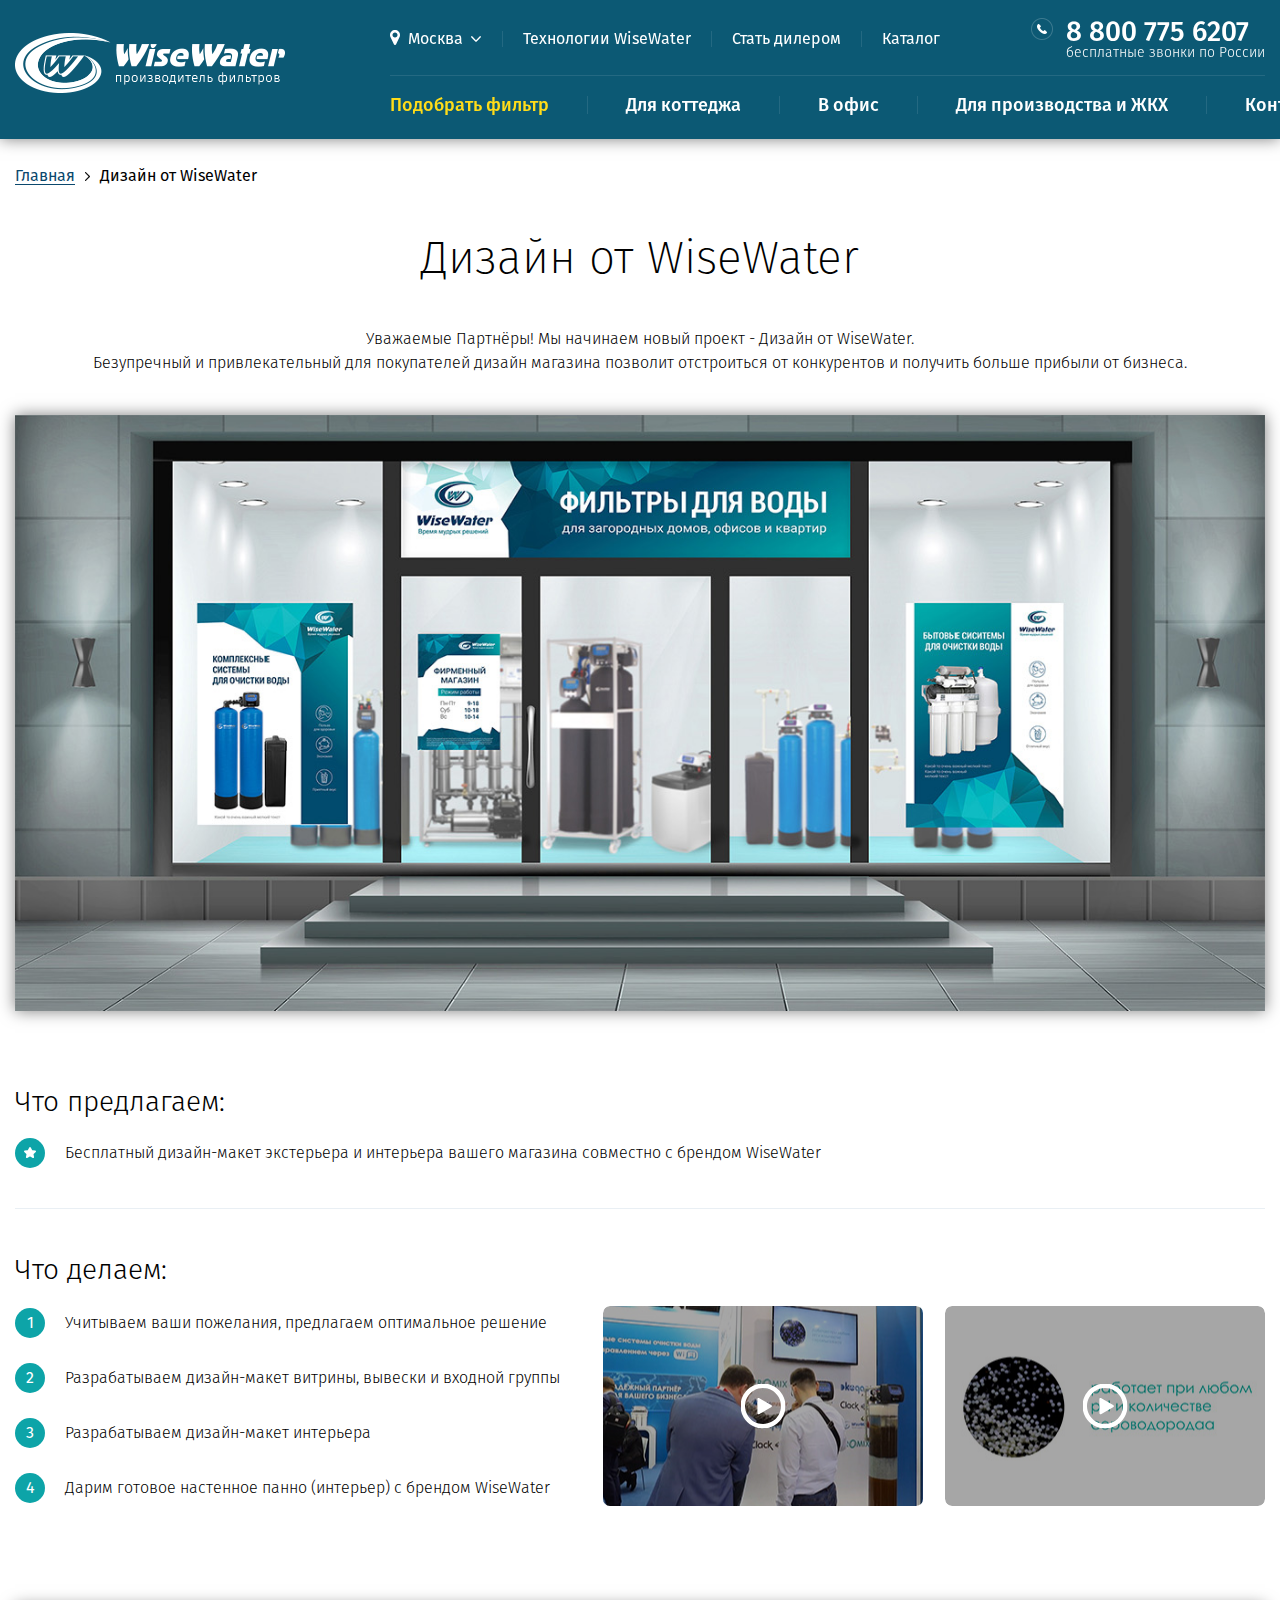
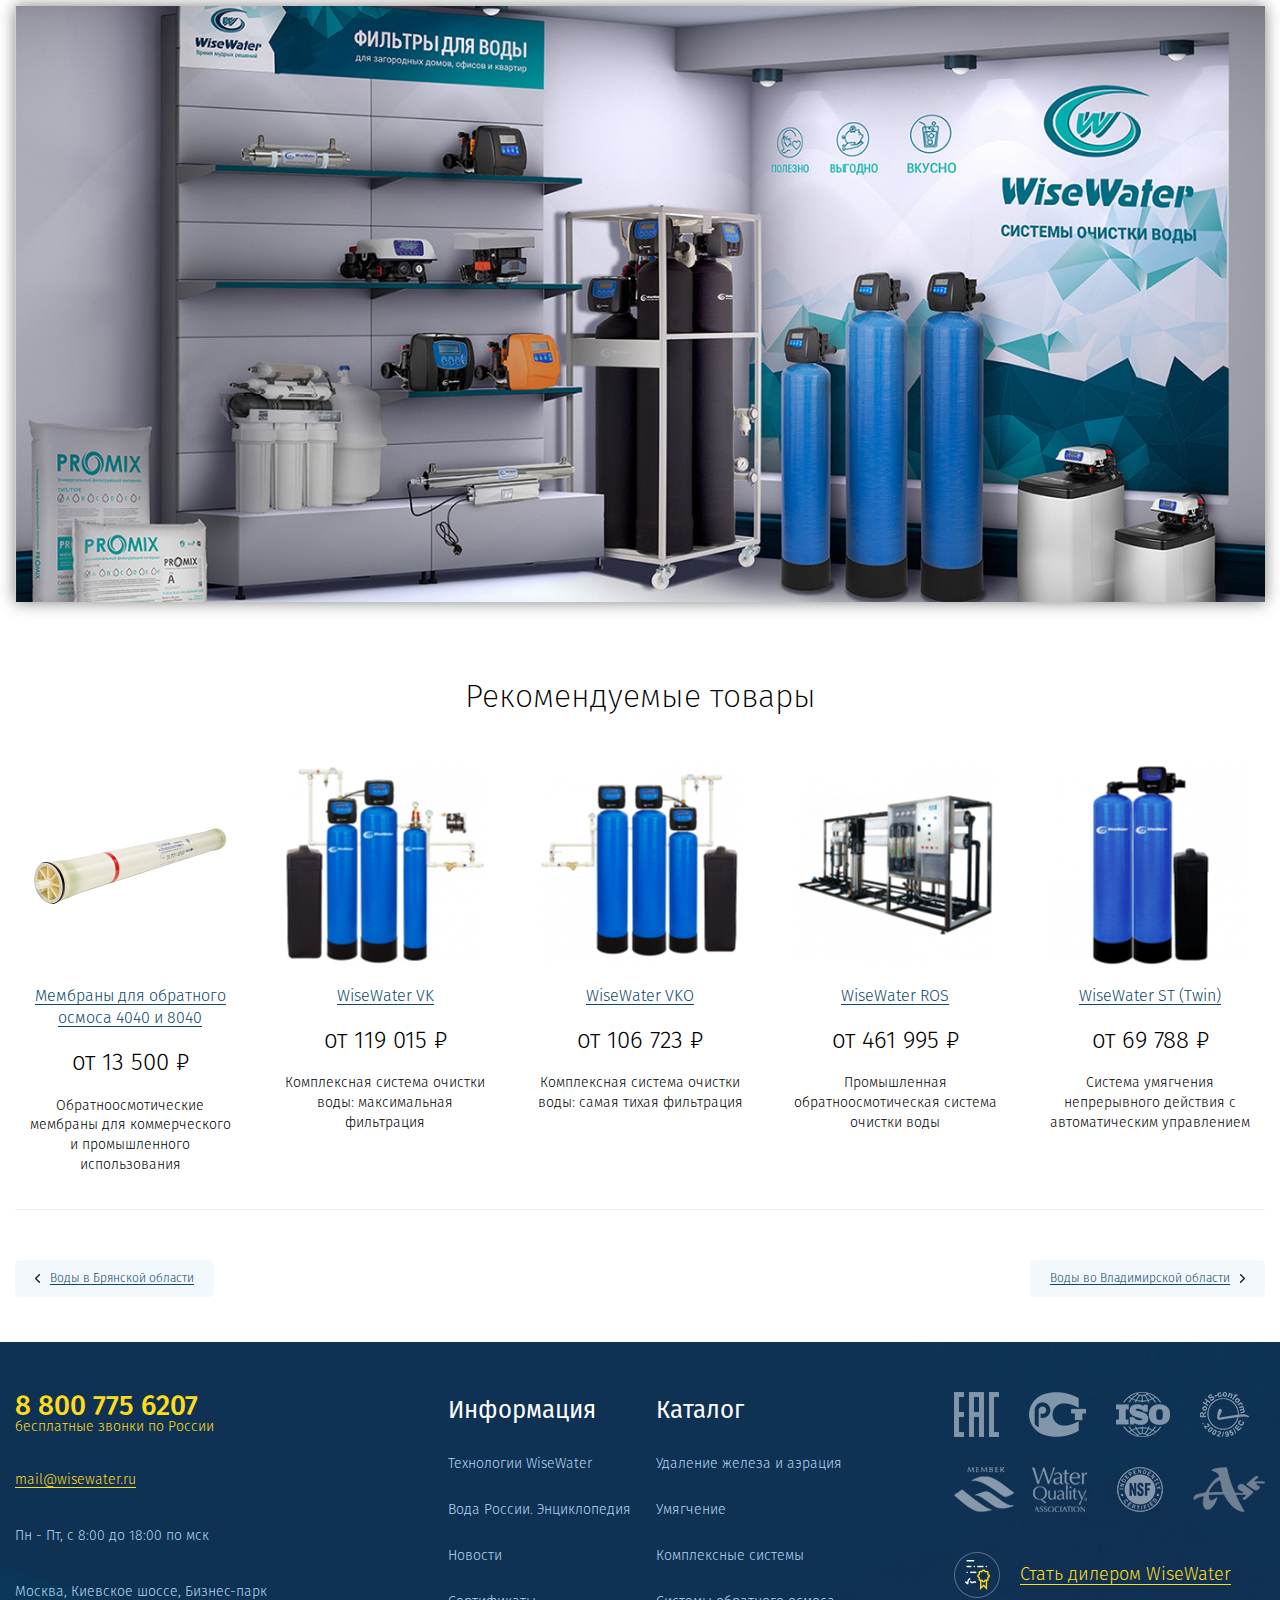
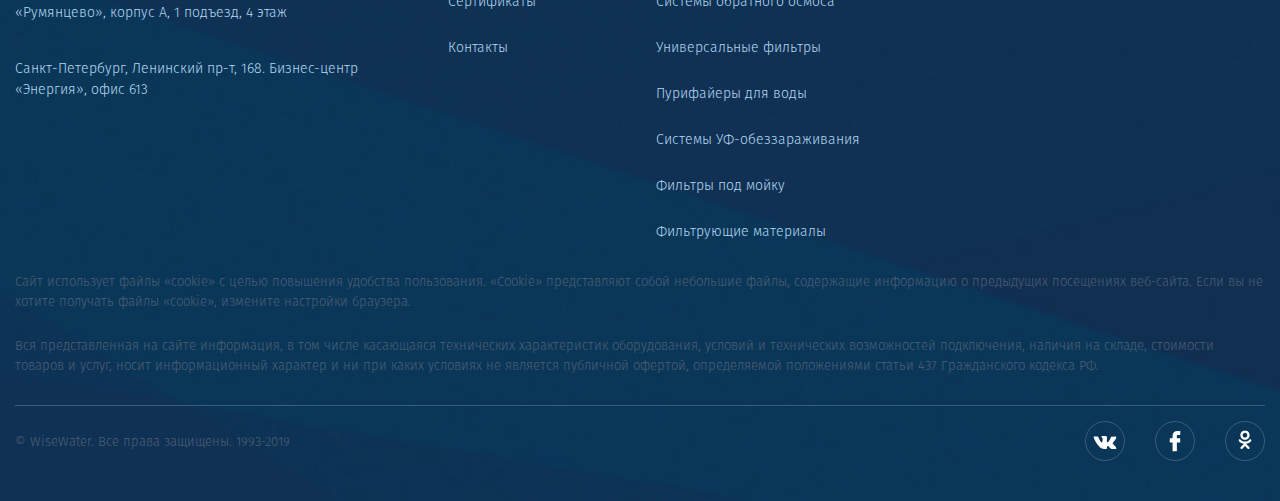
==== docs/Ecodar/index.html @ ab0589f4 "тест от Ecodar, десктоп" ====
<!DOCTYPE html>
<html lang="ru-RU">
  <head>
    <meta charset="UTF-8">
    <meta http-equiv="X-UA-Compatible" content="ie=edge">
    <meta name="viewport" content="width=device-width, initial-scale=1, maximum-scale=1">
    <link rel="icon" href="./images/favicon.ico" type="image/x-icon">
    <title>WiseWater | Производитель фильтров</title>
  <link href="style.css" rel="stylesheet"></head>
  <body>
    <div class="wrapper">
      <header class="header">
        <div class="header__visible">
          <div class="container">
            <div class="header__items">
              <div class="header__item"><a class="logo" href="javascript:void(0);" title="На главную"><img class="logo__icon" src="./images/logo.png"></a>
              </div>
              <div class="header__item header__info">
                <div class="header__info-top">
                      <nav class="nav">
                        <ul class="nav__list">
                          <li class="nav__item"><a class="nav__link nav__link--city link " href="javascript:void(0);"><span class="nav__link-item nav__link-marker"><svg version="1.1" fill="#131313" xmlns="http://www.w3.org/2000/svg" xmlns:xlink="http://www.w3.org/1999/xlink" x="0px" y="0px" width="100%" height="100%" viewBox="0 0 292.4 438.5" xml:space="preserve">
<path d="M249.5,42.8C221,14.3,186.5,0,146.2,0C105.8,0,71.4,14.3,42.8,42.8C14.3,71.4,0,105.8,0,146.2c0,20.7,3.1,37.8,9.4,51.1
	l104.2,221c2.9,6.3,7.3,11.2,13.3,14.8c6,3.6,12.4,5.4,19.3,5.4c6.9,0,13.3-1.8,19.3-5.4c6-3.6,10.5-8.6,13.6-14.8l103.9-221
	c6.3-13.3,9.4-30.4,9.4-51.1C292.4,105.8,278.1,71.4,249.5,42.8z M197.9,197.9c-14.3,14.3-31.5,21.4-51.7,21.4s-37.4-7.1-51.7-21.4
	c-14.3-14.3-21.4-31.5-21.4-51.7c0-20.2,7.1-37.4,21.4-51.7c14.3-14.3,31.5-21.4,51.7-21.4c20.2,0,37.4,7.1,51.7,21.4
	c14.3,14.3,21.4,31.5,21.4,51.7S212.1,183.6,197.9,197.9z"/>
</svg>
</span><span class="nav__link-item">Москва</span><span class="nav__link-item nav__link-arrow"><svg version="1.1" fill="#131313" xmlns="http://www.w3.org/2000/svg" xmlns:xlink="http://www.w3.org/1999/xlink" x="0px" y="0px" width="100%" height="100%" viewBox="0 0 257.6 451.8" xml:space="preserve">
	<path d="M248.3,248.3L54,442.6c-12.4,12.4-32.4,12.4-44.8,0c-12.4-12.4-12.4-32.4,0-44.7l171.9-171.9L9.3,54
		C-3.1,41.7-3.1,21.6,9.3,9.3C21.6-3.1,41.7-3.1,54,9.3l194.3,194.3c6.2,6.2,9.3,14.3,9.3,22.4C257.6,234,254.5,242.1,248.3,248.3z"/>
</svg>
</span></a></li>
                          <li class="nav__item"><a class="nav__link link " href="javascript:void(0);">Технологии WiseWater</a></li>
                          <li class="nav__item"><a class="nav__link link " href="javascript:void(0);">Стать дилером</a></li>
                          <li class="nav__item"><a class="nav__link link " href="javascript:void(0);">Каталог</a></li>
                        </ul>
                      </nav>
                      <address class="address"><a class="address__link" href="tel:+78007756207">8 800 775 6207<span class="address__info">бесплатные звонки по России</span><img class="address__icon" src="./images/icon-phone.png"></a></address>
                </div>
                <div class="header__info-bottom">
                      <nav class="nav nav--big">
                        <ul class="nav__list">
                          <li class="nav__item"><a class="nav__link link link--off link--active" href="javascript:void(0);">Подобрать фильтр</a></li>
                          <li class="nav__item"><a class="nav__link link link--off " href="javascript:void(0);">Для коттеджа</a></li>
                          <li class="nav__item"><a class="nav__link link link--off " href="javascript:void(0);">В офис</a></li>
                          <li class="nav__item"><a class="nav__link link link--off " href="javascript:void(0);">Для производства и ЖКХ</a></li>
                          <li class="nav__item"><a class="nav__link link link--off " href="javascript:void(0);">Контакты</a></li>
                        </ul>
                      </nav>
                </div>
              </div>
            </div>
          </div>
        </div>
        <div class="header__hidden">
          <div class="container">
            <div class="header__hidden-content"><a class="logo" href="javascript:void(0);" title="На главную"><img class="logo__icon" src="./images/logo.png"></a>
                  <nav class="nav nav--big">
                    <ul class="nav__list">
                      <li class="nav__item"><a class="nav__link link link--off" href="javascript:void(0);">Каталог</a></li>
                      <li class="nav__item"><a class="nav__link link link--off link--active" href="javascript:void(0);">Подобрать фильтр</a></li>
                    </ul>
                  </nav>
                  <address class="address"><a class="address__link" href="tel:+78007756207">8 800 775 6207<span class="address__info">бесплатные звонки по России</span><img class="address__icon" src="./images/icon-phone.png"></a></address>
            </div>
          </div>
        </div>
      </header>
      <main class="main">
        <section class="hero">
          <div class="container">
            <div class="hero__breadcrumbs">
                  <ul class="breadcrumbs">
                    <li class="breadcrumbs__item"><a class="breadcrumbs__link link link--active" href="javascript:void(0);">Главная</a></li>
                    <li class="breadcrumbs__item"><a class="breadcrumbs__link" href="javascript:void(0);">Дизайн от WiseWater</a></li>
                  </ul>
            </div>
            <div class="hero__info">
              <h1 class="hero__title">Дизайн от WiseWater</h1>
              <p class="hero__description">
                 Уважаемые Партнёры! Мы начинаем новый проект - Дизайн от WiseWater.<br>
                Безупречный и привлекательный для покупателей дизайн магазина позволит отстроиться от конкурентов и получить больше прибыли от бизнеса.
              </p>
              <div class="banner"><img class="banner-img" src="./images/hero-banner.jpg"></div>
            </div>
          </div>
        </section>
<section class="info">
  <div class="container">
    <div class="info__block">
      <h3 class="info__title">Что предлагаем:</h3>
      <ul class="info__list">
        <li class="info__item">
          <div class="info__item-icon"></div>
          <div class="info__item-name">Бесплатный дизайн-макет экстерьера и интерьера вашего магазина совместно с брендом WiseWater</div>
        </li>
      </ul>
    </div>
    <div class="info__block">
      <h3 class="info__title">Что делаем:</h3>
      <div class="info__container">
        <ol class="info__list">
          <li class="info__item">
            <div class="info__item-icon"></div>
            <div class="info__item-name">Учитываем ваши пожелания, предлагаем оптимальное решение</div>
          </li>
          <li class="info__item">
            <div class="info__item-icon"></div>
            <div class="info__item-name">Разрабатываем дизайн-макет витрины, вывески и входной группы</div>
          </li>
          <li class="info__item">
            <div class="info__item-icon"></div>
            <div class="info__item-name">Разрабатываем дизайн-макет интерьера</div>
          </li>
          <li class="info__item">
            <div class="info__item-icon"></div>
            <div class="info__item-name">Дарим готовое настенное панно (интерьер) с брендом WiseWater</div>
          </li>
        </ol>
        <div class="info__videos"><a class="info__video" href="javascript:void(0);"><img class="info__video-bg" src="./images/video-01.jpg"></a><a class="info__video" href="javascript:void(0);"><img class="info__video-bg" src="./images/video-02.jpg"></a></div>
      </div>
      <div class="banner"><img class="banner-img" src="./images/info-banner.jpg"></div>
    </div>
  </div>
</section>
<section class="items">
  <div class="container">
    <h2 class="items__title">Рекомендуемые товары</h2>
    <ul class="items__list">
      <li class="items__card card"><a class="card__container" href="javascript:void(0);">
          <div class="card__pic"><img class="card__img" src="./images/card-01.png"></div>
          <div class="card__content">
            <div class="card__title link link--active">Мембраны для обратного осмоса 4040 и 8040</div>
            <div class="card__price">от 13 500 &#8381;</div>
            <div class="card__description">Обратноосмотические мембраны для коммерческого и промышленного использования</div>
          </div></a></li>
      <li class="items__card card"><a class="card__container" href="javascript:void(0);">
          <div class="card__pic"><img class="card__img" src="./images/card-02.png"></div>
          <div class="card__content">
            <div class="card__title link link--active">WiseWater VK</div>
            <div class="card__price">от 119 015 &#8381;</div>
            <div class="card__description">Комплексная система очистки воды: максимальная фильтрация</div>
          </div></a></li>
      <li class="items__card card"><a class="card__container" href="javascript:void(0);">
          <div class="card__pic"><img class="card__img" src="./images/card-03.png"></div>
          <div class="card__content">
            <div class="card__title link link--active">WiseWater VKO</div>
            <div class="card__price">от 106 723 &#8381;</div>
            <div class="card__description">Комплексная система очистки воды: самая тихая фильтрация</div>
          </div></a></li>
      <li class="items__card card"><a class="card__container" href="javascript:void(0);">
          <div class="card__pic"><img class="card__img" src="./images/card-04.png"></div>
          <div class="card__content">
            <div class="card__title link link--active">WiseWater ROS</div>
            <div class="card__price">от 461 995 &#8381;</div>
            <div class="card__description">Промышленная обратноосмотическая система очистки воды</div>
          </div></a></li>
      <li class="items__card card"><a class="card__container" href="javascript:void(0);">
          <div class="card__pic"><img class="card__img" src="./images/card-05.png"></div>
          <div class="card__content">
            <div class="card__title link link--active">WiseWater ST (Twin)</div>
            <div class="card__price">от 69 788 &#8381;</div>
            <div class="card__description">Система умягчения непрерывного действия с автоматическим управлением</div>
          </div></a></li>
    </ul>
    <div class="items__footer"><a class="button button--arrow" href="javascript:void(0);">
        <div class="link link--active">Воды в Брянской области</div>
        <div class="button__icon"><svg version="1.1" fill="#131313" xmlns="http://www.w3.org/2000/svg" xmlns:xlink="http://www.w3.org/1999/xlink" x="0px" y="0px" width="100%" height="100%" viewBox="0 0 257.6 451.8" xml:space="preserve">
	<path d="M248.3,248.3L54,442.6c-12.4,12.4-32.4,12.4-44.8,0c-12.4-12.4-12.4-32.4,0-44.7l171.9-171.9L9.3,54
		C-3.1,41.7-3.1,21.6,9.3,9.3C21.6-3.1,41.7-3.1,54,9.3l194.3,194.3c6.2,6.2,9.3,14.3,9.3,22.4C257.6,234,254.5,242.1,248.3,248.3z"/>
</svg>

        </div></a><a class="button button--arrow" href="javascript:void(0);">
        <div class="link link--active">Воды во Владимирской области</div>
        <div class="button__icon"><svg version="1.1" fill="#131313" xmlns="http://www.w3.org/2000/svg" xmlns:xlink="http://www.w3.org/1999/xlink" x="0px" y="0px" width="100%" height="100%" viewBox="0 0 257.6 451.8" xml:space="preserve">
	<path d="M248.3,248.3L54,442.6c-12.4,12.4-32.4,12.4-44.8,0c-12.4-12.4-12.4-32.4,0-44.7l171.9-171.9L9.3,54
		C-3.1,41.7-3.1,21.6,9.3,9.3C21.6-3.1,41.7-3.1,54,9.3l194.3,194.3c6.2,6.2,9.3,14.3,9.3,22.4C257.6,234,254.5,242.1,248.3,248.3z"/>
</svg>

        </div></a></div>
  </div>
</section>
      </main>
      <footer class="footer">
        <div class="container">
          <ul class="footer__top">
            <li class="footer__top-block">
              <ul class="footer__contacts">
                <li class="footer__contact">
                      <address class="address"><a class="address__link" href="tel:+78007756207">8 800 775 6207<span class="address__info">бесплатные звонки по России</span><img class="address__icon" src="./images/icon-phone.png"></a></address>
                </li>
                <li class="footer__contact"><a class="link link--active" href="mailto:mail@wisewater.ru">mail@wisewater.ru</a></li>
                <li class="footer__contact">Пн - Пт, с 8:00 до 18:00 по мск</li>
                <li class="footer__contact">Москва, Киевское шоссе, Бизнес-парк «Румянцево», корпус А, 1 подъезд, 4 этаж</li>
                <li class="footer__contact">Санкт-Петербург, Ленинский пр-т, 168. Бизнес-центр «Энергия», офис 613</li>
              </ul>
            </li>
            <li class="footer__top-block">
              <div class="footer__row">
                <div class="footer__nav">
                  <div class="footer__nav-title">Информация</div>
                  <div class="footer__nav-link"><a class="link" href="javascript:void(0);">Технологии WiseWater</a></div>
                  <div class="footer__nav-link"><a class="link" href="javascript:void(0);">Вода России. Энциклопедия</a></div>
                  <div class="footer__nav-link"><a class="link" href="javascript:void(0);">Новости</a></div>
                  <div class="footer__nav-link"><a class="link" href="javascript:void(0);">Сертификаты</a></div>
                  <div class="footer__nav-link"><a class="link" href="javascript:void(0);">Контакты</a></div>
                </div>
                <div class="footer__nav">
                  <div class="footer__nav-title">Каталог</div>
                  <div class="footer__nav-link"><a class="link" href="javascript:void(0);">Удаление железа и аэрация</a></div>
                  <div class="footer__nav-link"><a class="link" href="javascript:void(0);">Умягчение</a></div>
                  <div class="footer__nav-link"><a class="link" href="javascript:void(0);">Комплексные системы</a></div>
                  <div class="footer__nav-link"><a class="link" href="javascript:void(0);">Системы обратного осмоса</a></div>
                  <div class="footer__nav-link"><a class="link" href="javascript:void(0);">Универсальные фильтры</a></div>
                  <div class="footer__nav-link"><a class="link" href="javascript:void(0);">Пурифайеры для воды</a></div>
                  <div class="footer__nav-link"><a class="link" href="javascript:void(0);">Системы УФ-обеззараживания</a></div>
                  <div class="footer__nav-link"><a class="link" href="javascript:void(0);">Фильтры под мойку</a></div>
                  <div class="footer__nav-link"><a class="link" href="javascript:void(0);">Фильтрующие материалы</a></div>
                </div>
              </div>
            </li>
            <li class="footer__top-block">
              <ul class="partners">
                <li class="partners__item"><img class="partners__icon" src="./images/partner-04.png"></li>
                <li class="partners__item"><img class="partners__icon" src="./images/partner-02.png"></li>
                <li class="partners__item"><img class="partners__icon" src="./images/partner-06.png"></li>
                <li class="partners__item"><img class="partners__icon" src="./images/partner-07.png"></li>
                <li class="partners__item"><img class="partners__icon" src="./images/partner-05.png"></li>
                <li class="partners__item"><img class="partners__icon" src="./images/partner-01.png"></li>
                <li class="partners__item"><img class="partners__icon" src="./images/partner-03.png"></li>
              </ul><a class="offer" href="javascript:void(0);">
                <div class="offer__icon"></div>
                <div class="offer__text link link--active">Стать дилером WiseWater</div></a>
            </li>
          </ul>
          <div class="footer__bottom">
            <p class="footer__info">Сайт использует файлы «cookie» с целью повышения удобства пользования. «Cookie» представляют собой небольшие файлы, содержащие информацию о предыдущих посещениях веб-сайта. Если вы не хотите получать файлы «cookie», измените настройки браузера.</p>
            <p class="footer__info">Вся представленная на сайте информация, в том числе касающаяся технических характеристик оборудования, условий и технических возможностей подключения, наличия на складе, стоимости товаров и услуг, носит информационный характер и ни при каких условиях не является публичной офертой, определяемой положениями статьи 437 Гражданского кодекса РФ.</p>
            <div class="footer__copyright">
              <p>&copy; WiseWater. Все права защищены. 1993-2019</p>
                  <ul class="socials">
                    <li class="socials__item"><a class="socials__link" href="javascript:void(0);">
                        <div class="socials__icon socials__icon--vk"><?xml version="1.0" encoding="utf-8"?>
<!-- Generator: Adobe Illustrator 21.1.0, SVG Export Plug-In . SVG Version: 6.00 Build 0)  -->
<svg version="1.1" id="Capa_1" xmlns="http://www.w3.org/2000/svg" xmlns:xlink="http://www.w3.org/1999/xlink" x="0px" y="0px"
	 viewBox="0 0 548.4 312.9" style="enable-background:new 0 0 548.4 312.9;" xml:space="preserve">
<g>
	<path d="M545.5,282.5c-0.7-1.4-1.3-2.6-1.9-3.6c-9.5-17.1-27.7-38.2-54.5-63.1l-0.6-0.6l-0.3-0.3l-0.3-0.3h-0.3
		c-12.2-11.6-19.9-19.4-23.1-23.4c-5.9-7.6-7.2-15.3-4-23.1c2.3-5.9,10.9-18.4,25.7-37.4c7.8-10.1,14-18.2,18.6-24.3
		c32.9-43.8,47.2-71.8,42.8-83.9l-1.7-2.8c-1.1-1.7-4.1-3.3-8.8-4.7c-4.8-1.4-10.9-1.7-18.3-0.7l-82.2,0.6c-1.3-0.5-3.2-0.4-5.7,0.1
		c-2.5,0.6-3.7,0.9-3.7,0.9l-1.4,0.7l-1.1,0.9c-1,0.6-2,1.6-3.1,3c-1.1,1.4-2.1,3.1-2.8,5c-9,23-19.1,44.4-30.6,64.2
		c-7,11.8-13.5,22-19.4,30.7c-5.9,8.7-10.8,15-14.8,19.1c-4,4.1-7.6,7.4-10.9,9.8c-3.2,2.5-5.7,3.5-7.4,3.1
		c-1.7-0.4-3.3-0.8-4.9-1.1c-2.7-1.7-4.8-4-6.4-7c-1.6-3-2.7-6.7-3.3-11.1c-0.6-4.5-0.9-8.3-1-11.6c-0.1-3.2,0-7.8,0.1-13.7
		c0.2-5.9,0.3-9.9,0.3-12c0-7.2,0.1-15.1,0.4-23.6c0.3-8.5,0.5-15.2,0.7-20.1c0.2-4.9,0.3-10.2,0.3-15.7s-0.3-9.8-1-13
		c-0.7-3.1-1.7-6.2-3-9.1c-1.3-2.9-3.3-5.2-5.9-6.9c-2.6-1.6-5.8-2.9-9.6-3.9c-10.1-2.3-22.9-3.5-38.5-3.7
		c-35.4-0.4-58.1,1.9-68.2,6.9c-4,2.1-7.6,4.9-10.8,8.6c-3.4,4.2-3.9,6.5-1.4,6.9c11.4,1.7,19.5,5.8,24.3,12.3l1.7,3.4
		c1.3,2.5,2.7,6.9,4,13.1c1.3,6.3,2.2,13.2,2.6,20.8c0.9,13.9,0.9,25.8,0,35.7c-1,9.9-1.9,17.6-2.7,23.1c-0.9,5.5-2.1,10-3.9,13.4
		c-1.7,3.4-2.9,5.5-3.4,6.3c-0.6,0.8-1,1.2-1.4,1.4c-2.5,0.9-5,1.4-7.7,1.4c-2.7,0-5.9-1.3-9.7-4c-3.8-2.7-7.8-6.3-11.8-11
		c-4.1-4.7-8.7-11.2-13.9-19.6c-5.1-8.4-10.5-18.3-16-29.7l-4.6-8.3c-2.9-5.3-6.8-13.1-11.7-23.3c-5-10.2-9.3-20-13.1-29.6
		c-1.5-4-3.8-7-6.9-9.1l-1.4-0.9c-0.9-0.8-2.5-1.6-4.6-2.4c-2.1-0.9-4.3-1.5-6.6-1.9l-78.2,0.6c-8,0-13.4,1.8-16.3,5.4l-1.1,1.7
		C0.3,22.4,0,23.9,0,26c0,2.1,0.6,4.7,1.7,7.7C13.1,60.6,25.6,86.4,39,111.4s25.1,45,35,60.2c9.9,15.2,20,29.6,30.3,43.1
		c10.3,13.5,17.1,22.2,20.4,26c3.3,3.8,6,6.7,7.9,8.6l7.1,6.9c4.6,4.6,11.3,10,20.1,16.4c8.9,6.4,18.7,12.7,29.4,18.9
		c10.8,6.2,23.3,11.2,37.5,15.1c14.3,3.9,28.2,5.5,41.7,4.7h32.8c6.7-0.6,11.7-2.7,15.1-6.3l1.1-1.4c0.8-1.1,1.5-2.9,2.1-5.3
		c0.7-2.4,1-5,1-7.9c-0.2-8.2,0.4-15.6,1.9-22.1c1.4-6.6,3-11.5,4.9-14.8c1.8-3.3,3.9-6.1,6.1-8.4c2.3-2.3,3.9-3.7,4.9-4.1
		c0.9-0.5,1.7-0.8,2.3-1c4.6-1.5,9.9,0,16.1,4.4c6.2,4.5,12,10,17.4,16.6c5.4,6.6,11.9,13.9,19.6,22.1c7.6,8.2,14.3,14.3,20,18.3
		l5.7,3.4c3.8,2.3,8.8,4.4,14.9,6.3c6.1,1.9,11.4,2.4,16,1.4l73.1-1.1c7.2,0,12.9-1.2,16.8-3.6c4-2.4,6.4-5,7.1-7.9
		c0.8-2.9,0.8-6.1,0.1-9.7C546.8,286.5,546.1,284,545.5,282.5z"/>
</g>
</svg>

                        </div></a></li>
                    <li class="socials__item"><a class="socials__link" href="javascript:void(0);">
                        <div class="socials__icon socials__icon--fb"><?xml version="1.0" encoding="utf-8"?>
<!-- Generator: Adobe Illustrator 21.1.0, SVG Export Plug-In . SVG Version: 6.00 Build 0)  -->
<svg version="1.1" id="Capa_1" xmlns="http://www.w3.org/2000/svg" xmlns:xlink="http://www.w3.org/1999/xlink" x="0px" y="0px"
	 viewBox="0 0 52 96.1" style="enable-background:new 0 0 52 96.1;" xml:space="preserve">
<g>
	<path d="M50,0L37.5,0c-14,0-23.1,9.3-23.1,23.7v10.9H2c-1.1,0-2,0.9-2,2v15.8c0,1.1,0.9,2,2,2h12.5v39.9c0,1.1,0.9,2,2,2h16.4
		c1.1,0,2-0.9,2-2V54.3h14.7c1.1,0,2-0.9,2-2l0-15.8c0-0.5-0.2-1-0.6-1.4s-0.9-0.6-1.4-0.6H34.8v-9.2c0-4.4,1.1-6.7,6.8-6.7l8.4,0
		c1.1,0,2-0.9,2-2V2C52,0.9,51.1,0,50,0z"/>
</g>
</svg>

                        </div></a></li>
                    <li class="socials__item"><a class="socials__link" href="javascript:void(0);">
                        <div class="socials__icon socials__icon--ok"><?xml version="1.0" encoding="utf-8"?>
<!-- Generator: Adobe Illustrator 21.1.0, SVG Export Plug-In . SVG Version: 6.00 Build 0)  -->
<svg version="1.1" id="Capa_1" xmlns="http://www.w3.org/2000/svg" xmlns:xlink="http://www.w3.org/1999/xlink" x="0px" y="0px"
	 viewBox="0 0 358.2 512" style="enable-background:new 0 0 358.2 512;" xml:space="preserve">
<g>
	<g>
		<path d="M179.1,0c-70.6,0-128,57.4-128,128s57.4,128,128,128s128-57.4,128-128S249.7,0,179.1,0z M179.1,192c-35.3,0-64-28.7-64-64
			s28.7-64,64-64s64,28.7,64,64S214.4,192,179.1,192z"/>
	</g>
</g>
<g>
	<g>
		<path d="M348.8,252.4c-12.5-12.5-32.7-12.5-45.2,0c-68.6,68.6-180.3,68.6-248.9,0c-12.5-12.5-32.7-12.5-45.2,0s-12.5,32.7,0,45.3
			c39.8,39.8,90.3,62.5,142.3,68.4l-91.2,91.2c-12.5,12.5-12.5,32.7,0,45.2c12.5,12.5,32.7,12.5,45.2,0l73.4-73.4l73.4,73.4
			c6.2,6.2,14.4,9.4,22.6,9.4s16.4-3.1,22.6-9.4c12.5-12.5,12.5-32.7,0-45.2l-91.2-91.2c52-5.9,102.5-28.6,142.3-68.4
			C361.3,285.2,361.3,265,348.8,252.4z"/>
	</g>
</g>
</svg>

                        </div></a></li>
                  </ul>
            </div>
          </div>
        </div>
      </footer>
    </div>
  <script type="text/javascript" src="./js/common.js"></script></body>
</html>
---- docs/Ecodar/style.css ----
@font-face {
  font-family: 'Fira-sans';
  src: url(fonts/FiraSans-ExtraLight.otf) format('opentype');
  font-weight: 200;
  font-style: normal;
}

@font-face {
  font-family: 'Fira-sans';
  src: url(fonts/FiraSans-Light.otf) format('opentype');
  font-weight: 300;
  font-style: normal;
}

@font-face {
  font-family: 'Fira-sans';
  src: url(fonts/FiraSans-Regular.otf) format('opentype');
  font-weight: 400;
  font-style: normal;
}

@font-face {
  font-family: 'Fira-sans';
  src: url(fonts/FiraSans-Medium.otf) format('opentype');
  font-weight: 500;
  font-style: normal;
}

@font-face {
  font-family: 'Fira-sans';
  src: url(fonts/FiraSans-Bold.otf) format('opentype');
  font-weight: 700;
  font-style: normal;
}
*,
*::before,
*::after {
  -webkit-box-sizing: border-box;
          box-sizing: border-box; }

body {
  margin: 0;
  font-family: "Fira-sans", sans-serif;
  font-size: 16px;
  line-height: 1.5;
  -webkit-tap-highlight-color: rgba(255, 255, 255, 0);
  -webkit-focus-ring-color: rgba(255, 255, 255, 0);
  -webkit-font-smoothing: antialiased;
  -moz-osx-font-smoothing: grayscale; }

ul, ol {
  margin: 0;
  padding: 0; }
  ul li, ol li {
    list-style: none; }

address {
  font-style: normal; }

img,
video {
  max-width: 100%; }

img {
  border: 0;
  vertical-align: top; }

h1, h2, h3, h4, h5, h6 {
  margin: 0; }

p {
  margin: 0; }
  p + p {
    margin-top: 25px; }

a {
  color: inherit;
  text-decoration: none; }

button {
  outline: none;
  border: none;
  background: none;
  cursor: pointer; }

.wrapper {
  display: -webkit-box;
  display: -ms-flexbox;
  display: flex;
  -webkit-box-orient: vertical;
  -webkit-box-direction: normal;
      -ms-flex-direction: column;
          flex-direction: column;
  -webkit-box-pack: justify;
      -ms-flex-pack: justify;
          justify-content: space-between;
  min-height: 100vh; }

.container {
  width: 100%;
  max-width: 1396px;
  margin: 0 auto;
  padding: 0 15px; }

.banner {
  background-color: #d1cfce;
  -webkit-box-shadow: 0 0 15px rgba(0, 0, 0, 0.5);
          box-shadow: 0 0 15px rgba(0, 0, 0, 0.5); }

.button {
  padding: 12px 20px;
  font-size: 12px;
  font-weight: 300;
  color: #0b486d;
  line-height: 1.1;
  border-radius: 5px;
  background-color: #f3f8fc;
  -webkit-transition: background-color .3s;
  transition: background-color .3s;
  cursor: pointer; }
  .button:hover {
    background-color: #e9eff4; }
    .button:hover .link--active {
      background-size: 0% 1px; }
  .button--arrow {
    display: -webkit-box;
    display: -ms-flexbox;
    display: flex;
    -webkit-box-align: center;
        -ms-flex-align: center;
            align-items: center; }
    .button--arrow:hover:first-child .button__icon {
      -webkit-transform: rotate(180deg) translate3d(3px, -1px, 0);
              transform: rotate(180deg) translate3d(3px, -1px, 0); }
    .button--arrow:hover:last-child .button__icon {
      -webkit-transform: translate3d(3px, -1px, 0);
              transform: translate3d(3px, -1px, 0); }
    .button--arrow:first-child .button__icon {
      -webkit-box-ordinal-group: 2;
          -ms-flex-order: 1;
              order: 1;
      margin-right: 10px;
      -webkit-transform: rotate(180deg) translateY(-1px);
              transform: rotate(180deg) translateY(-1px); }
    .button--arrow:first-child * {
      -webkit-box-ordinal-group: 3;
          -ms-flex-order: 2;
              order: 2; }
    .button--arrow:last-child .button__icon {
      margin-left: 10px;
      -webkit-transform: translateY(-1px);
              transform: translateY(-1px); }
  .button__icon {
    width: 5px;
    height: 9px;
    -webkit-transition: -webkit-transform .3s;
    transition: -webkit-transform .3s;
    transition: transform .3s;
    transition: transform .3s, -webkit-transform .3s; }

.link {
  background: -webkit-gradient(linear, left bottom, left top, from(currentColor), to(currentColor)) bottom left no-repeat;
  background: linear-gradient(0deg, currentColor, currentColor) bottom left no-repeat;
  background-size: 0 1px;
  -webkit-transition: background-size .3s, color .3s;
  transition: background-size .3s, color .3s; }
  .link:hover, .link--active {
    background-size: 100% 1px; }
  .link--active:hover {
    background-size: 0% 1px; }
  .link--off {
    background: none; }

.nav {
  line-height: 1; }
  .nav--big {
    font-size: 18px;
    font-weight: 500; }
    .nav--big .nav__item {
      padding: 0 38px; }
    .nav--big .nav__link:hover {
      color: #ffdc19; }
  .nav__list {
    display: -webkit-box;
    display: -ms-flexbox;
    display: flex;
    -webkit-box-align: center;
        -ms-flex-align: center;
            align-items: center;
    -webkit-box-pack: justify;
        -ms-flex-pack: justify;
            justify-content: space-between; }
  .nav__item {
    position: relative;
    padding: 0 20px;
    text-align: center; }
    .nav__item:first-child {
      padding-left: 0;
      text-align: left; }
    .nav__item:last-child {
      padding-right: 0;
      text-align: right; }
    .nav__item:not(:first-child) {
      border-left: 1px solid rgba(255, 255, 255, 0.1); }
  .nav__link {
    position: relative;
    white-space: nowrap; }
    .nav__link.link--active {
      color: #ffdc19; }
      .nav__link.link--active:hover {
        color: #fff; }
    .nav__link-marker {
      width: 10px;
      height: 15px;
      margin-right: 8px;
      -webkit-transform: translateY(-2px);
              transform: translateY(-2px); }
    .nav__link-arrow {
      width: 6px;
      height: 10px;
      margin-left: 13px;
      -webkit-transform: rotate(90deg);
              transform: rotate(90deg); }
    .nav__link--city {
      display: -webkit-box;
      display: -ms-flexbox;
      display: flex;
      -webkit-box-align: center;
          -ms-flex-align: center;
              align-items: center; }
      .nav__link--city svg {
        fill: #fff !important; }
      .nav__link--city.link {
        background-position: 18px bottom; }
      .nav__link--city.link:hover, .nav__link--city.link--active {
        background-size: 62% 1px; }

.logo {
  display: inline-block;
  max-width: 270px;
  overflow: hidden; }

.address {
  position: relative;
  line-height: 1; }
  .address__link {
    display: block;
    font-size: 28px;
    font-weight: 500;
    padding-left: 35px;
    -webkit-transition: color .3s;
    transition: color .3s; }
    .address__link:hover {
      color: #ffdc19; }
  .address__info {
    display: block;
    font-size: 14px;
    font-weight: 300; }
  .address__icon {
    position: absolute;
    top: 0;
    left: 0;
    width: 22px;
    height: 22px; }

.socials {
  display: -webkit-box;
  display: -ms-flexbox;
  display: flex; }
  .socials__item {
    width: 40px;
    height: 40px; }
    .socials__item + .socials__item {
      margin-left: 30px; }
  .socials__link {
    position: relative;
    display: block;
    width: inherit;
    height: inherit;
    border-radius: 50%;
    border: 1px solid #3b5e79;
    -webkit-transition: border-color .3s;
    transition: border-color .3s; }
    .socials__link:hover {
      border-color: #ffdc19; }
      .socials__link:hover svg {
        fill: #ffdc19; }
  .socials__icon {
    position: absolute;
    top: 50%;
    left: 50%;
    -webkit-transform: translate(-50%, -50%);
            transform: translate(-50%, -50%); }
    .socials__icon svg {
      fill: #fff;
      -webkit-transition: fill .3s;
      transition: fill .3s; }
    .socials__icon--vk {
      width: 23px;
      height: 12px; }
    .socials__icon--fb {
      width: 11px;
      height: 20px; }
    .socials__icon--ok {
      width: 13px;
      height: 21px; }

.breadcrumbs {
  display: -webkit-box;
  display: -ms-flexbox;
  display: flex;
  -webkit-box-align: center;
      -ms-flex-align: center;
          align-items: center; }
  .breadcrumbs__item:not(:first-child):before {
    content: '';
    display: inline-block;
    width: 5px;
    height: 9px;
    margin: 0 10px;
    background: url(images/arrow.svg) 50% 50%/cover no-repeat; }
  .breadcrumbs__item:last-child {
    pointer-events: none; }
  .breadcrumbs__link.link {
    color: #0b486d; }

.header {
  color: #fff; }
  .header--show .header__visible {
    -webkit-transform: translate3d(0, -100%, 0);
            transform: translate3d(0, -100%, 0); }
  .header--show .header__hidden {
    -webkit-transform: none;
            transform: none; }
  .header__visible {
    position: relative;
    padding: 18px 0 25px;
    background-color: #0c5974;
    -webkit-box-shadow: 0 0 15px rgba(0, 0, 0, 0.5);
            box-shadow: 0 0 15px rgba(0, 0, 0, 0.5);
    -webkit-transition: -webkit-transform .3s;
    transition: -webkit-transform .3s;
    transition: transform .3s;
    transition: transform .3s, -webkit-transform .3s;
    z-index: 10; }
  .header__items {
    display: -webkit-box;
    display: -ms-flexbox;
    display: flex;
    -webkit-box-align: center;
        -ms-flex-align: center;
            align-items: center;
    -webkit-box-pack: justify;
        -ms-flex-pack: justify;
            justify-content: space-between;
    -webkit-transition: opacity .3s;
    transition: opacity .3s; }
  .header__item:not(:last-child) {
    margin-right: 30px; }
  .header__info {
    width: 70%; }
    .header__info-top {
      display: -webkit-box;
      display: -ms-flexbox;
      display: flex;
      -webkit-box-align: center;
          -ms-flex-align: center;
              align-items: center;
      -webkit-box-pack: justify;
          -ms-flex-pack: justify;
              justify-content: space-between;
      padding-bottom: 15px;
      margin-bottom: 20px;
      border-bottom: 1px solid rgba(255, 255, 255, 0.1); }
  .header__hidden {
    position: fixed;
    top: 0;
    left: 0;
    right: 0;
    -webkit-transform: translate3d(0, -100%, 0);
            transform: translate3d(0, -100%, 0);
    padding: 18px 0 25px;
    background-color: #0c5974;
    -webkit-box-shadow: 0 0 15px rgba(0, 0, 0, 0.5);
            box-shadow: 0 0 15px rgba(0, 0, 0, 0.5);
    -webkit-transition: -webkit-transform .3s;
    transition: -webkit-transform .3s;
    transition: transform .3s;
    transition: transform .3s, -webkit-transform .3s;
    z-index: 9; }
    .header__hidden-content {
      display: -webkit-box;
      display: -ms-flexbox;
      display: flex;
      -webkit-box-align: center;
          -ms-flex-align: center;
              align-items: center;
      -webkit-box-pack: justify;
          -ms-flex-pack: justify;
              justify-content: space-between; }

.hero {
  margin-top: 25px;
  margin-bottom: 70px;
  text-align: center; }
  .hero__title {
    margin: 35px 0;
    font-size: 46px;
    font-weight: 200; }
  .hero__description {
    margin-bottom: 40px;
    font-weight: 300; }

.info {
  margin: 70px 0; }
  .info .banner {
    margin-top: 100px; }
  .info__block {
    counter-reset: number; }
    .info__block:not(:last-child) {
      padding-bottom: 40px;
      border-bottom: 1px solid #e9eff4; }
    .info__block + .info__block {
      margin-top: 40px; }
  .info__title {
    margin-bottom: 15px;
    font-size: 28px;
    font-weight: 300; }
  .info__container {
    display: -webkit-box;
    display: -ms-flexbox;
    display: flex;
    -webkit-box-align: center;
        -ms-flex-align: center;
            align-items: center;
    -webkit-box-pack: justify;
        -ms-flex-pack: justify;
            justify-content: space-between; }
  .info ul.info__list .info__item-icon:before {
    content: url(images/star.svg);
    display: block;
    width: 12px;
    height: 11px;
    -webkit-transform: translateY(-6px);
            transform: translateY(-6px); }
  .info ol.info__list .info__item-icon:before {
    counter-increment: number;
    content: counter(number);
    color: #fff; }
  .info__item {
    display: -webkit-box;
    display: -ms-flexbox;
    display: flex;
    -webkit-box-align: center;
        -ms-flex-align: center;
            align-items: center; }
    .info__item + .info__item {
      margin-top: 25px; }
    .info__item-icon {
      display: -webkit-box;
      display: -ms-flexbox;
      display: flex;
      -webkit-box-align: center;
          -ms-flex-align: center;
              align-items: center;
      -webkit-box-pack: center;
          -ms-flex-pack: center;
              justify-content: center;
      width: 30px;
      min-width: 30px;
      height: 30px;
      margin-right: 20px;
      border-radius: 50%;
      background-color: #0da4a8; }
    .info__item-name {
      font-weight: 300; }
  .info__videos {
    display: -webkit-box;
    display: -ms-flexbox;
    display: flex;
    -webkit-box-pack: justify;
        -ms-flex-pack: justify;
            justify-content: space-between;
    width: 53%; }
  .info__video {
    position: relative;
    display: block;
    width: 320px;
    height: 200px;
    border-radius: 7px;
    overflow: hidden; }
    .info__video:before {
      content: '';
      position: absolute;
      top: 0;
      left: 0;
      right: 0;
      bottom: 0;
      background-color: #000;
      border-radius: 7px;
      opacity: .35;
      -webkit-transition: opacity .3s;
      transition: opacity .3s;
      z-index: 2; }
    .info__video:after {
      content: url(images/play.svg);
      display: block;
      width: 45px;
      height: 45px;
      position: absolute;
      top: 50%;
      left: 50%;
      -webkit-transform: translate(-50%, -50%) scale3d(1, 1, 1);
              transform: translate(-50%, -50%) scale3d(1, 1, 1);
      -webkit-transition: -webkit-transform .3s;
      transition: -webkit-transform .3s;
      transition: transform .3s;
      transition: transform .3s, -webkit-transform .3s;
      z-index: 3; }
    .info__video:hover:before {
      opacity: .55; }
    .info__video:hover:after {
      -webkit-transform: translate(-50%, -50%) scale3d(1.2, 1.2, 1);
              transform: translate(-50%, -50%) scale3d(1.2, 1.2, 1); }
    .info__video:hover .info__video-bg {
      -webkit-transform: translate(-50%, -50%) scale3d(1.1, 1.1, 1);
              transform: translate(-50%, -50%) scale3d(1.1, 1.1, 1); }
    .info__video-bg {
      max-width: unset;
      position: absolute;
      top: 50%;
      left: 50%;
      -webkit-transform: translate(-50%, -50%) scale3d(1, 1, 1);
              transform: translate(-50%, -50%) scale3d(1, 1, 1);
      -webkit-transition: -webkit-transform .3s;
      transition: -webkit-transform .3s;
      transition: transform .3s;
      transition: transform .3s, -webkit-transform .3s;
      z-index: 1; }

.items {
  margin: 70px 0 45px; }
  .items__title {
    text-align: center;
    font-size: 32px;
    font-weight: 200; }
  .items__list {
    display: -webkit-box;
    display: -ms-flexbox;
    display: flex;
    -webkit-box-pack: justify;
        -ms-flex-pack: justify;
            justify-content: space-between;
    margin: 30px 0 20px; }
  .items__card {
    width: calc(100% / 5 - 20px); }
  .items__footer {
    display: -webkit-box;
    display: -ms-flexbox;
    display: flex;
    -webkit-box-pack: justify;
        -ms-flex-pack: justify;
            justify-content: space-between;
    padding-top: 50px;
    border-top: 1px solid #e9eff4; }
    .items__footer .button:last-child .link {
      background-position: right bottom; }

.card {
  padding: 15px 0;
  text-align: center;
  font-weight: 300;
  line-height: 1.1;
  border-radius: 5px;
  -webkit-transition: -webkit-box-shadow .3s;
  transition: -webkit-box-shadow .3s;
  transition: box-shadow .3s;
  transition: box-shadow .3s, -webkit-box-shadow .3s; }
  .card:hover {
    -webkit-box-shadow: 0 0 15px rgba(0, 0, 0, 0.5);
            box-shadow: 0 0 15px rgba(0, 0, 0, 0.5); }
    .card:hover .link--active {
      background-size: 0% 1px; }
  .card__pic {
    position: relative;
    height: 200px;
    overflow: hidden; }
  .card__img {
    position: absolute;
    top: 50%;
    left: 50%;
    -webkit-transform: translate(-50%, -50%);
            transform: translate(-50%, -50%); }
  .card__content {
    padding: 20px 10px 0; }
  .card__title {
    display: inline;
    color: #0b486d;
    line-height: 1.4; }
  .card__price {
    margin: 20px 0;
    font-size: 24px; }
  .card__description {
    font-size: 14px;
    line-height: 1.4; }

.footer {
  padding: 50px 0 40px;
  background: url(images/bg-footer.jpg) 50% 50%/cover no-repeat; }
  .footer__top {
    display: -webkit-box;
    display: -ms-flexbox;
    display: flex;
    -webkit-box-pack: justify;
        -ms-flex-pack: justify;
            justify-content: space-between;
    margin-bottom: 30px; }
    .footer__top-block {
      width: calc(100% / 3);
      color: #b2d7f1;
      font-size: 14px;
      font-weight: 300; }
      .footer__top-block:first-child {
        width: 343px; }
      .footer__top-block:last-child {
        width: 311px; }
      .footer__top-block .address__link {
        padding-left: 0;
        color: #ffdc19; }
        .footer__top-block .address__link:hover {
          color: #fff; }
      .footer__top-block .address__icon {
        display: none; }
  .footer__contact + .footer__contact {
    margin-top: 35px; }
  .footer__contact a {
    color: #ffdc19; }
  .footer__row {
    display: -webkit-box;
    display: -ms-flexbox;
    display: flex; }
  .footer__nav {
    width: 50%; }
    .footer__nav-title {
      margin-bottom: 25px;
      font-size: 24px;
      font-weight: 400;
      color: #fff; }
    .footer__nav-link + .footer__nav-link {
      margin-top: 25px; }
  .footer__bottom {
    font-size: 13px;
    font-weight: 300;
    color: #4f5f75; }
  .footer__copyright {
    display: -webkit-box;
    display: -ms-flexbox;
    display: flex;
    -webkit-box-align: center;
        -ms-flex-align: center;
            align-items: center;
    -webkit-box-pack: justify;
        -ms-flex-pack: justify;
            justify-content: space-between;
    margin-top: 30px;
    padding-top: 15px;
    border-top: 1px solid #3b5e79; }

.partners {
  display: -webkit-box;
  display: -ms-flexbox;
  display: flex;
  -ms-flex-wrap: wrap;
      flex-wrap: wrap; }
  .partners__item + .partners__item {
    margin-left: 30px; }
  .partners__item:not(:nth-child(3)) {
    opacity: .5; }
  .partners__item:nth-child(5) {
    margin-left: 0; }
  .partners__item:nth-child(n+5) {
    margin-top: 30px; }

.offer {
  display: -webkit-box;
  display: -ms-flexbox;
  display: flex;
  -webkit-box-align: center;
      -ms-flex-align: center;
          align-items: center;
  margin-top: 40px; }
  .offer:hover .link--active {
    background-size: 0% 1px; }
  .offer__icon {
    width: 46px;
    height: 46px;
    margin-right: 20px;
    background: url(images/icon-offer.png) 50% 50% no-repeat; }
  .offer__text {
    font-size: 18px;
    font-weight: 300;
    line-height: 1.1;
    color: #ffdc19; }

/*# sourceMappingURL=style.css.map*/
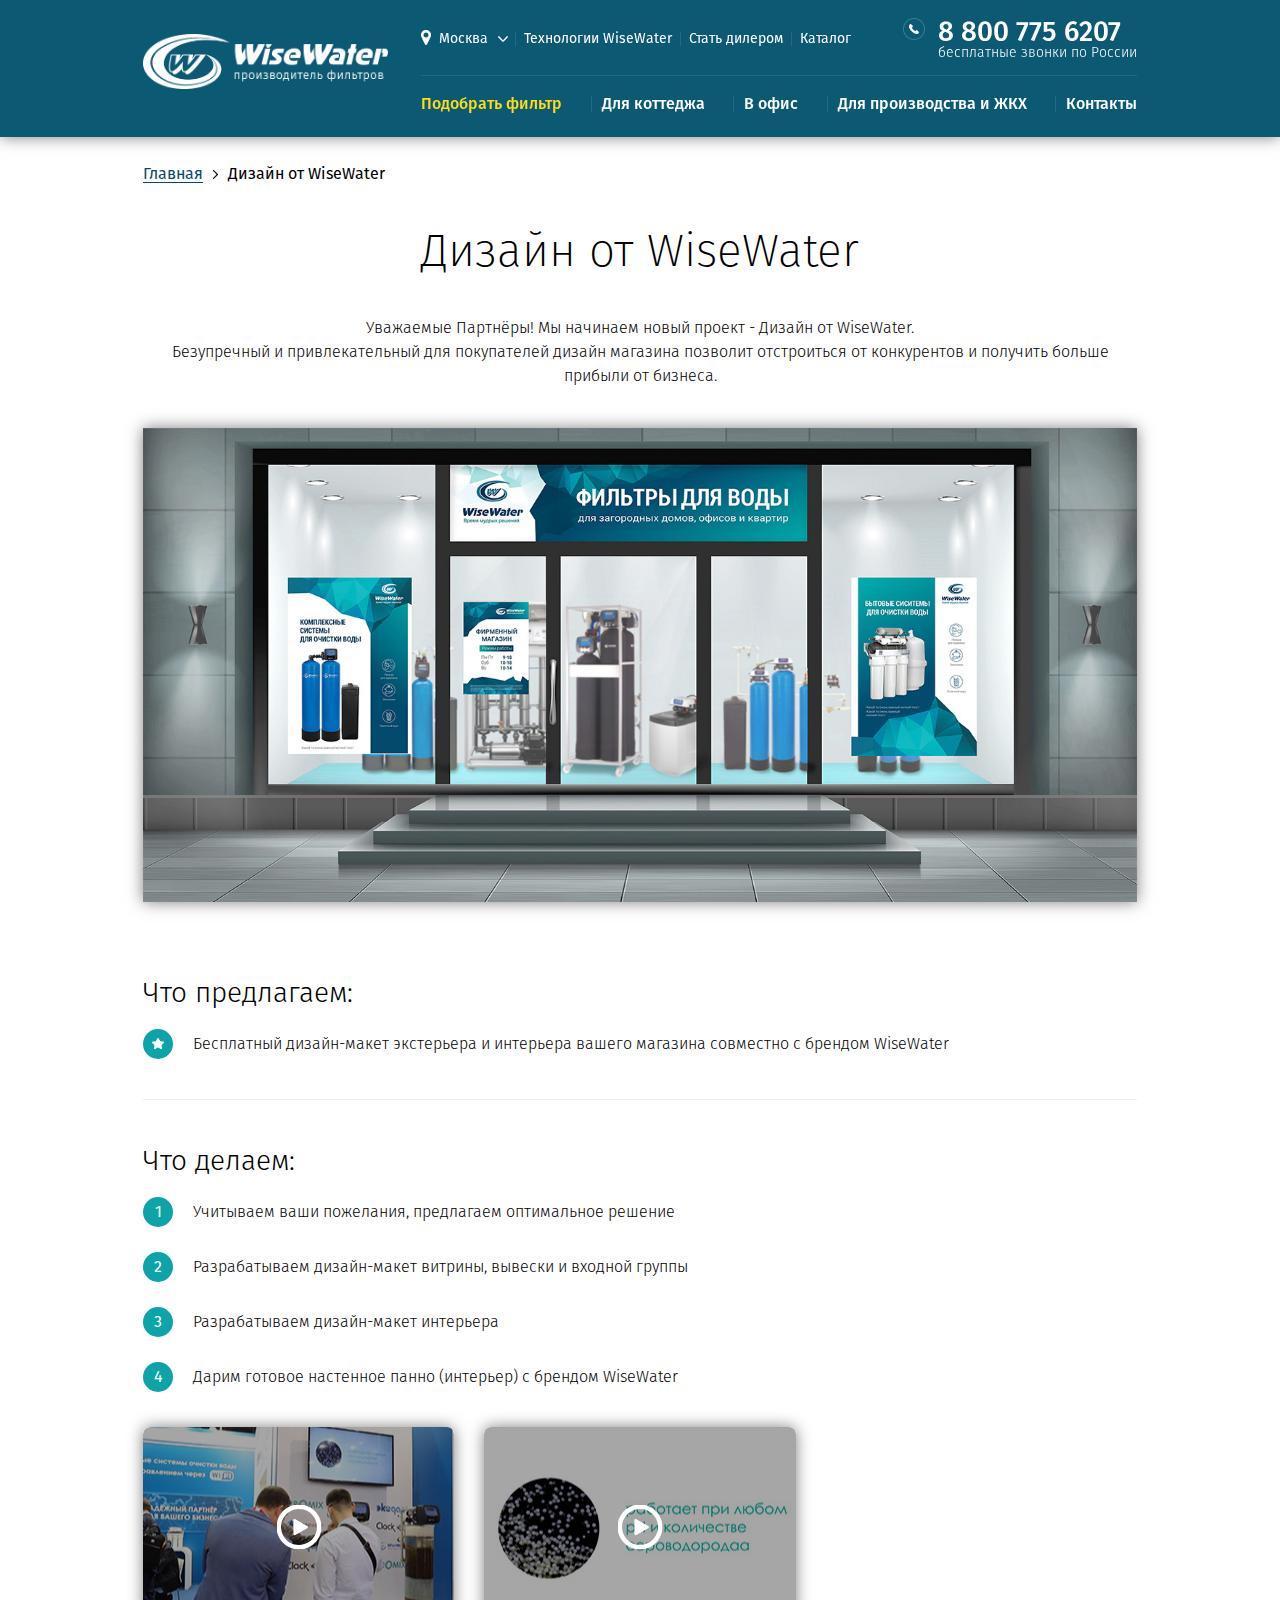
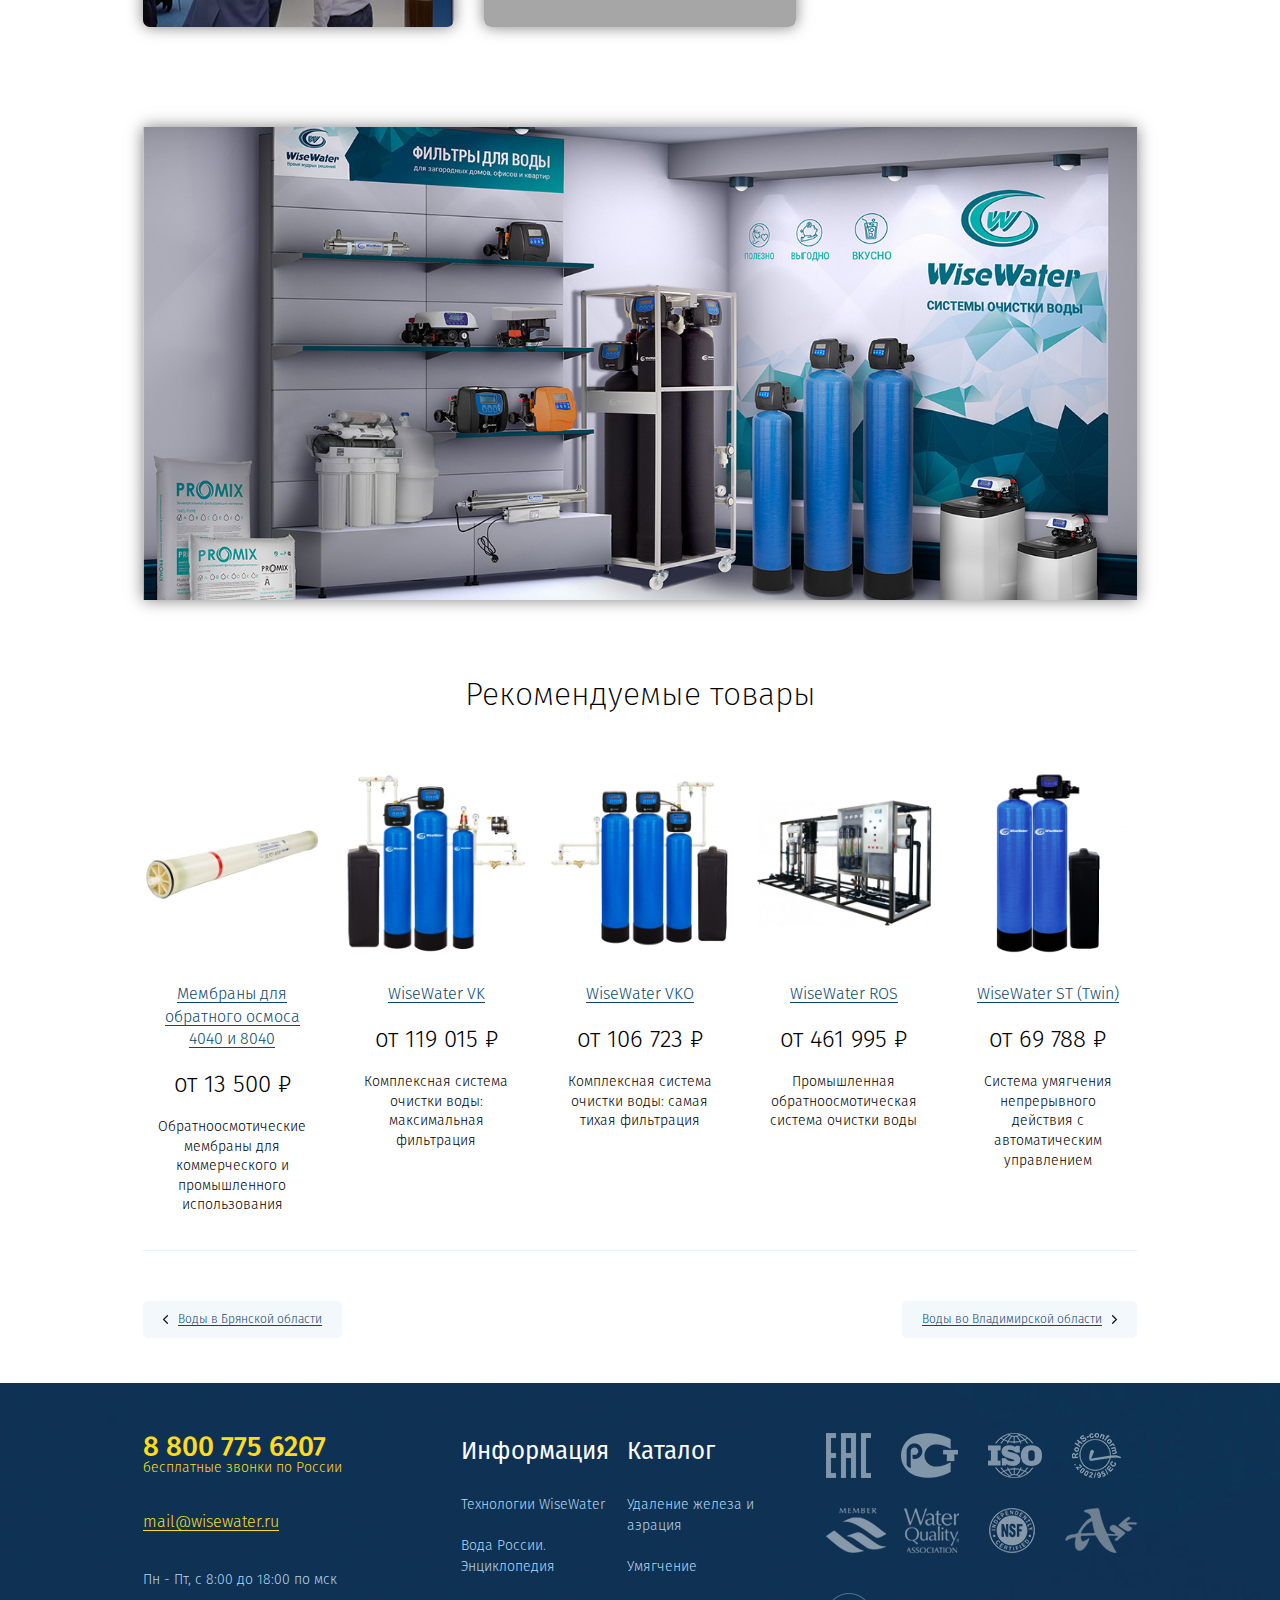
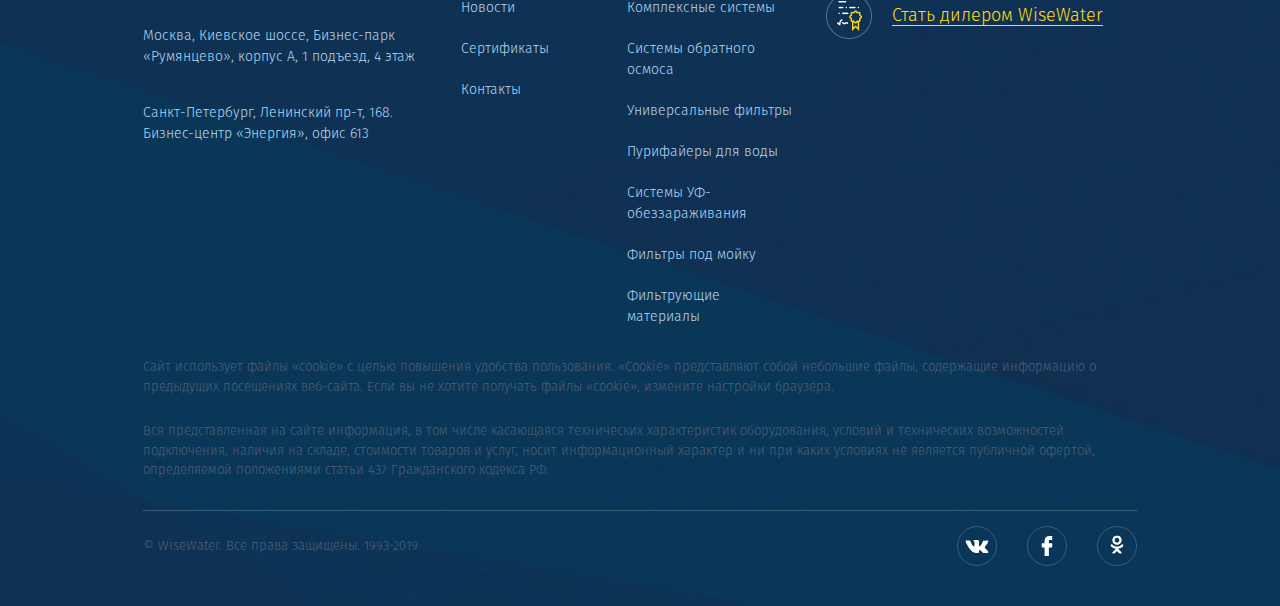
==== commit 937d28eb: "адаптив Ecodar" ====
--- a/docs/Ecodar/index.html
+++ b/docs/Ecodar/index.html
@@ -13,7 +13,7 @@
         <div class="header__visible">
           <div class="container">
             <div class="header__items">
-              <div class="header__item"><a class="logo" href="javascript:void(0);" title="На главную"><img class="logo__icon" src="./images/logo.png"></a>
+              <div class="header__item header__logo"><a class="logo" href="javascript:void(0);" title="На главную"><img class="logo__icon" src="./images/logo.png"></a>
               </div>
               <div class="header__item header__info">
                 <div class="header__info-top">
@@ -49,6 +49,10 @@
                         </ul>
                       </nav>
                 </div>
+                <div class="header__info-mobile"><a class="logo" href="javascript:void(0);" title="На главную"><img class="logo__icon" src="./images/logo.png"></a>
+                      <address class="address"><a class="address__link" href="tel:+78007756207">8 800 775 6207<span class="address__info">бесплатные звонки по России</span><img class="address__icon" src="./images/icon-phone.png"></a></address>
+                  <div class="header__burger"><span></span><span></span><span></span></div>
+                </div>
               </div>
             </div>
           </div>
@@ -66,6 +70,20 @@
             </div>
           </div>
         </div>
+        <div class="header__menu">
+          <div class="container">
+            <div class="header__menu-item"><a class="header__menu-link header__menu-link--big" href="javascript:void(0);">Каталог</a></div>
+            <div class="header__menu-item"><a class="header__menu-link header__menu-link--big header__menu-link--active" href="javascript:void(0);">Подобрать фильтр</a></div>
+            <div class="header__menu-item"><a class="header__menu-link header__menu-link--big" href="javascript:void(0);">Для коттеджа</a></div>
+            <div class="header__menu-item"><a class="header__menu-link header__menu-link--big" href="javascript:void(0);">В офис</a></div>
+            <div class="header__menu-item"><a class="header__menu-link header__menu-link--big" href="javascript:void(0);">Для производства и ЖКХ</a></div>
+            <div class="header__menu-item"><a class="header__menu-link" href="javascript:void(0);">Технологии WiseWater</a></div>
+            <div class="header__menu-item"><a class="header__menu-link" href="javascript:void(0);">Стать дилером</a></div>
+            <div class="header__menu-item"><a class="header__menu-link" href="javascript:void(0);">Контакты</a></div>
+          </div>
+          <div class="header__menu-logo"><a class="logo" href="javascript:void(0);" title="На главную"><img class="logo__icon" src="./images/logo.png"></a>
+          </div>
+        </div>
       </header>
       <main class="main">
         <section class="hero">
@@ -78,10 +96,7 @@
             </div>
             <div class="hero__info">
               <h1 class="hero__title">Дизайн от WiseWater</h1>
-              <p class="hero__description">
-                 Уважаемые Партнёры! Мы начинаем новый проект - Дизайн от WiseWater.<br>
-                Безупречный и привлекательный для покупателей дизайн магазина позволит отстроиться от конкурентов и получить больше прибыли от бизнеса.
-              </p>
+              <p class="hero__description"> <span>Уважаемые&nbsp;Партнёры! Мы&nbsp;начинаем&nbsp;новый&nbsp;проект&nbsp;- Дизайн&nbsp;от&nbsp;WiseWater.<br></span><span>Безупречный и привлекательный для покупателей дизайн магазина позволит отстроиться от конкурентов и получить больше прибыли от бизнеса.</span></p>
               <div class="banner"><img class="banner-img" src="./images/hero-banner.jpg"></div>
             </div>
           </div>
@@ -190,7 +205,7 @@
                 <li class="footer__contact">
                       <address class="address"><a class="address__link" href="tel:+78007756207">8 800 775 6207<span class="address__info">бесплатные звонки по России</span><img class="address__icon" src="./images/icon-phone.png"></a></address>
                 </li>
-                <li class="footer__contact"><a class="link link--active" href="mailto:mail@wisewater.ru">mail@wisewater.ru</a></li>
+                <li class="footer__contact footer__contact--mail"><a class="link link--active" href="mailto:mail@wisewater.ru">mail@wisewater.ru</a></li>
                 <li class="footer__contact">Пн - Пт, с 8:00 до 18:00 по мск</li>
                 <li class="footer__contact">Москва, Киевское шоссе, Бизнес-парк «Румянцево», корпус А, 1 подъезд, 4 этаж</li>
                 <li class="footer__contact">Санкт-Петербург, Ленинский пр-т, 168. Бизнес-центр «Энергия», офис 613</li>
@@ -200,23 +215,27 @@
               <div class="footer__row">
                 <div class="footer__nav">
                   <div class="footer__nav-title">Информация</div>
-                  <div class="footer__nav-link"><a class="link" href="javascript:void(0);">Технологии WiseWater</a></div>
-                  <div class="footer__nav-link"><a class="link" href="javascript:void(0);">Вода России. Энциклопедия</a></div>
-                  <div class="footer__nav-link"><a class="link" href="javascript:void(0);">Новости</a></div>
-                  <div class="footer__nav-link"><a class="link" href="javascript:void(0);">Сертификаты</a></div>
-                  <div class="footer__nav-link"><a class="link" href="javascript:void(0);">Контакты</a></div>
+                  <div class="footer__nav-links">
+                    <div class="footer__nav-link"><a class="link" href="javascript:void(0);">Технологии WiseWater</a></div>
+                    <div class="footer__nav-link"><a class="link" href="javascript:void(0);">Вода России. Энциклопедия</a></div>
+                    <div class="footer__nav-link"><a class="link" href="javascript:void(0);">Новости</a></div>
+                    <div class="footer__nav-link"><a class="link" href="javascript:void(0);">Сертификаты</a></div>
+                    <div class="footer__nav-link"><a class="link" href="javascript:void(0);">Контакты</a></div>
+                  </div>
                 </div>
                 <div class="footer__nav">
                   <div class="footer__nav-title">Каталог</div>
-                  <div class="footer__nav-link"><a class="link" href="javascript:void(0);">Удаление железа и аэрация</a></div>
-                  <div class="footer__nav-link"><a class="link" href="javascript:void(0);">Умягчение</a></div>
-                  <div class="footer__nav-link"><a class="link" href="javascript:void(0);">Комплексные системы</a></div>
-                  <div class="footer__nav-link"><a class="link" href="javascript:void(0);">Системы обратного осмоса</a></div>
-                  <div class="footer__nav-link"><a class="link" href="javascript:void(0);">Универсальные фильтры</a></div>
-                  <div class="footer__nav-link"><a class="link" href="javascript:void(0);">Пурифайеры для воды</a></div>
-                  <div class="footer__nav-link"><a class="link" href="javascript:void(0);">Системы УФ-обеззараживания</a></div>
-                  <div class="footer__nav-link"><a class="link" href="javascript:void(0);">Фильтры под мойку</a></div>
-                  <div class="footer__nav-link"><a class="link" href="javascript:void(0);">Фильтрующие материалы</a></div>
+                  <div class="footer__nav-links">
+                    <div class="footer__nav-link"><a class="link" href="javascript:void(0);">Удаление железа и аэрация</a></div>
+                    <div class="footer__nav-link"><a class="link" href="javascript:void(0);">Умягчение</a></div>
+                    <div class="footer__nav-link"><a class="link" href="javascript:void(0);">Комплексные системы</a></div>
+                    <div class="footer__nav-link"><a class="link" href="javascript:void(0);">Системы обратного осмоса</a></div>
+                    <div class="footer__nav-link"><a class="link" href="javascript:void(0);">Универсальные фильтры</a></div>
+                    <div class="footer__nav-link"><a class="link" href="javascript:void(0);">Пурифайеры для воды</a></div>
+                    <div class="footer__nav-link"><a class="link" href="javascript:void(0);">Системы УФ-обеззараживания</a></div>
+                    <div class="footer__nav-link"><a class="link" href="javascript:void(0);">Фильтры под мойку</a></div>
+                    <div class="footer__nav-link"><a class="link" href="javascript:void(0);">Фильтрующие материалы</a></div>
+                  </div>
                 </div>
               </div>
             </li>
--- a/docs/Ecodar/style.css
+++ b/docs/Ecodar/style.css
@@ -94,7 +94,8 @@
   -webkit-box-pack: justify;
       -ms-flex-pack: justify;
           justify-content: space-between;
-  min-height: 100vh; }
+  min-height: 100vh;
+  overflow: hidden; }
 
 .container {
   width: 100%;
@@ -102,10 +103,40 @@
   margin: 0 auto;
   padding: 0 15px; }
 
+@media (max-width: 1440px) {
+  .container {
+    max-width: 1024px; } }
+
+@media (max-width: 1100px) {
+  .container {
+    max-width: unset;
+    padding: 0 30px; } }
+
+@media (max-width: 374px) {
+  .container {
+    padding: 0 15px; } }
+
 .banner {
+  min-height: 450px;
   background-color: #d1cfce;
   -webkit-box-shadow: 0 0 15px rgba(0, 0, 0, 0.5);
           box-shadow: 0 0 15px rgba(0, 0, 0, 0.5); }
+  .banner img {
+    width: 100%;
+    height: 100%;
+    min-height: 450px;
+    -o-object-fit: cover;
+       object-fit: cover; }
+
+@media (max-width: 568px) {
+  .banner {
+    margin-left: -30px;
+    margin-right: -30px; } }
+
+@media (max-width: 374px) {
+  .banner {
+    margin-left: -15px;
+    margin-right: -15px; } }
 
 .button {
   padding: 12px 20px;
@@ -114,6 +145,7 @@
   color: #0b486d;
   line-height: 1.1;
   border-radius: 5px;
+  white-space: nowrap;
   background-color: #f3f8fc;
   -webkit-transition: background-color .3s;
   transition: background-color .3s;
@@ -195,10 +227,10 @@
     padding: 0 20px;
     text-align: center; }
     .nav__item:first-child {
-      padding-left: 0;
+      padding-left: 0 !important;
       text-align: left; }
     .nav__item:last-child {
-      padding-right: 0;
+      padding-right: 0 !important;
       text-align: right; }
     .nav__item:not(:first-child) {
       border-left: 1px solid rgba(255, 255, 255, 0.1); }
@@ -235,10 +267,31 @@
       .nav__link--city.link:hover, .nav__link--city.link--active {
         background-size: 62% 1px; }
 
+@media (max-width: 1440px) {
+  .nav {
+    font-size: 14px; }
+    .nav--big {
+      font-size: 16px; }
+      .nav--big .nav__item {
+        padding: 0 10px; }
+    .nav__item {
+      padding: 0 8px; } }
+
 .logo {
   display: inline-block;
-  max-width: 270px;
+  width: 270px;
+  min-width: 270px;
   overflow: hidden; }
+
+@media (max-width: 1440px) {
+  .logo {
+    width: 245px;
+    min-width: 245px; } }
+
+@media (max-width: 460px) {
+  .logo {
+    width: 175px;
+    min-width: 175px; } }
 
 .address {
   position: relative;
@@ -326,6 +379,18 @@
 
 .header {
   color: #fff; }
+  .header--open .header__menu {
+    opacity: 1;
+    -webkit-transform: none;
+            transform: none; }
+  .header--open .header__burger span:nth-child(2) {
+    opacity: 0; }
+  .header--open .header__burger span:first-child {
+    -webkit-transform: rotate(45deg) translate(11px, 10px);
+            transform: rotate(45deg) translate(11px, 10px); }
+  .header--open .header__burger span:last-child {
+    -webkit-transform: rotate(-45deg) translate(11px, -10px);
+            transform: rotate(-45deg) translate(11px, -10px); }
   .header--show .header__visible {
     -webkit-transform: translate3d(0, -100%, 0);
             transform: translate3d(0, -100%, 0); }
@@ -372,6 +437,40 @@
       padding-bottom: 15px;
       margin-bottom: 20px;
       border-bottom: 1px solid rgba(255, 255, 255, 0.1); }
+    .header__info-mobile {
+      display: none;
+      -webkit-box-pack: justify;
+          -ms-flex-pack: justify;
+              justify-content: space-between; }
+      .header__info-mobile .address {
+        -webkit-transform: translateY(8px);
+                transform: translateY(8px); }
+      .header__info-mobile .header__burger {
+        -webkit-transform: translateY(9px);
+                transform: translateY(9px); }
+  .header__burger {
+    display: -webkit-box;
+    display: -ms-flexbox;
+    display: flex;
+    -webkit-box-pack: justify;
+        -ms-flex-pack: justify;
+            justify-content: space-between;
+    -webkit-box-orient: vertical;
+    -webkit-box-direction: normal;
+        -ms-flex-direction: column;
+            flex-direction: column;
+    width: 50px;
+    height: 36px;
+    cursor: pointer; }
+    .header__burger span {
+      width: 100%;
+      height: 6px;
+      border-radius: 3px;
+      background-color: #fff;
+      -webkit-transition: opacity .3s, -webkit-transform .7s;
+      transition: opacity .3s, -webkit-transform .7s;
+      transition: transform .7s, opacity .3s;
+      transition: transform .7s, opacity .3s, -webkit-transform .7s; }
   .header__hidden {
     position: fixed;
     top: 0;
@@ -398,6 +497,78 @@
       -webkit-box-pack: justify;
           -ms-flex-pack: justify;
               justify-content: space-between; }
+  .header__menu {
+    padding-top: 35px;
+    position: fixed;
+    top: 0;
+    left: 0;
+    right: 0;
+    bottom: 0;
+    background-color: #0f3153;
+    opacity: 0;
+    -webkit-transform: translateY(-100%);
+            transform: translateY(-100%);
+    -webkit-transition: opacity .5s, -webkit-transform .7s;
+    transition: opacity .5s, -webkit-transform .7s;
+    transition: transform .7s, opacity .5s;
+    transition: transform .7s, opacity .5s, -webkit-transform .7s;
+    overflow-y: scroll;
+    z-index: 9; }
+    .header__menu-item:not(:last-child) {
+      padding-bottom: 20px;
+      border-bottom: 1px solid #20405f; }
+    .header__menu-item:not(:first-child) {
+      margin-top: 20px; }
+    .header__menu-link--big {
+      font-size: 18px;
+      font-weight: 500; }
+    .header__menu-link--active {
+      color: #ffdc19; }
+    .header__menu-logo {
+      display: -webkit-box;
+      display: -ms-flexbox;
+      display: flex;
+      -webkit-box-pack: center;
+          -ms-flex-pack: center;
+              justify-content: center;
+      margin: 50px 0;
+      opacity: .5; }
+
+@media (max-width: 1440px) {
+  .header__info {
+    width: 72%; } }
+
+@media (max-width: 1100px) {
+  .header--show .header__visible {
+    -webkit-transform: none;
+            transform: none; }
+  .header__visible {
+    position: fixed;
+    top: 0;
+    left: 0;
+    right: 0;
+    z-index: 10; }
+  .header__logo {
+    display: none; }
+  .header__info {
+    width: 100%; }
+    .header__info-top, .header__info-bottom {
+      display: none; }
+    .header__info-mobile {
+      display: -webkit-box;
+      display: -ms-flexbox;
+      display: flex; }
+  .header__hidden {
+    display: none; } }
+
+@media (max-width: 720px) {
+  .header__info-mobile .address {
+    display: none; } }
+
+@media (max-width: 460px) {
+  .header__burger {
+    -webkit-transform: translateY(2px) !important;
+            transform: translateY(2px) !important; } }
 
 .hero {
   margin-top: 25px;
@@ -406,7 +577,8 @@
   .hero__title {
     margin: 35px 0;
     font-size: 46px;
-    font-weight: 200; }
+    font-weight: 200;
+    line-height: 1.3; }
   .hero__description {
     margin-bottom: 40px;
     font-weight: 300; }
@@ -488,6 +660,12 @@
     width: 320px;
     height: 200px;
     border-radius: 7px;
+    -webkit-box-shadow: 0 0 15px rgba(0, 0, 0, 0.5);
+            box-shadow: 0 0 15px rgba(0, 0, 0, 0.5);
+    -webkit-transition: -webkit-box-shadow .3s;
+    transition: -webkit-box-shadow .3s;
+    transition: box-shadow .3s;
+    transition: box-shadow .3s, -webkit-box-shadow .3s;
     overflow: hidden; }
     .info__video:before {
       content: '';
@@ -517,14 +695,17 @@
       transition: transform .3s;
       transition: transform .3s, -webkit-transform .3s;
       z-index: 3; }
-    .info__video:hover:before {
-      opacity: .55; }
-    .info__video:hover:after {
-      -webkit-transform: translate(-50%, -50%) scale3d(1.2, 1.2, 1);
-              transform: translate(-50%, -50%) scale3d(1.2, 1.2, 1); }
-    .info__video:hover .info__video-bg {
-      -webkit-transform: translate(-50%, -50%) scale3d(1.1, 1.1, 1);
-              transform: translate(-50%, -50%) scale3d(1.1, 1.1, 1); }
+    .info__video:hover {
+      -webkit-box-shadow: 0 0 20px rgba(0, 0, 0, 0.75);
+              box-shadow: 0 0 20px rgba(0, 0, 0, 0.75); }
+      .info__video:hover:before {
+        opacity: .55; }
+      .info__video:hover:after {
+        -webkit-transform: translate(-50%, -50%) scale3d(1.2, 1.2, 1);
+                transform: translate(-50%, -50%) scale3d(1.2, 1.2, 1); }
+      .info__video:hover .info__video-bg {
+        -webkit-transform: translate(-50%, -50%) scale3d(1.1, 1.1, 1);
+                transform: translate(-50%, -50%) scale3d(1.1, 1.1, 1); }
     .info__video-bg {
       max-width: unset;
       position: absolute;
@@ -538,6 +719,49 @@
       transition: transform .3s, -webkit-transform .3s;
       z-index: 1; }
 
+@media (max-width: 1440px) {
+  .info__container {
+    -webkit-box-align: start;
+        -ms-flex-align: start;
+            align-items: flex-start;
+    -webkit-box-orient: vertical;
+    -webkit-box-direction: normal;
+        -ms-flex-direction: column;
+            flex-direction: column; }
+  .info__list {
+    width: 100%; }
+  .info__videos {
+    -webkit-box-pack: start;
+        -ms-flex-pack: start;
+            justify-content: flex-start;
+    width: 100%;
+    margin-top: 35px; }
+  .info__video {
+    width: calc(100% / 3 - 20px); }
+    .info__video + .info__video {
+      margin-left: 30px; } }
+
+@media (max-width: 1100px) {
+  .info__item-name {
+    max-width: 75%; }
+  .info__videos {
+    -webkit-box-pack: justify;
+        -ms-flex-pack: justify;
+            justify-content: space-between; }
+  .info__video {
+    width: calc(100% / 2 - 30px); }
+    .info__video + .info__video {
+      margin-left: 0; } }
+
+@media (max-width: 568px) {
+  .info__videos {
+    -ms-flex-wrap: wrap;
+        flex-wrap: wrap;
+    margin-top: 5px; }
+  .info__video {
+    width: 100%;
+    margin-top: 30px; } }
+
 .items {
   margin: 70px 0 45px; }
   .items__title {
@@ -548,12 +772,14 @@
     display: -webkit-box;
     display: -ms-flexbox;
     display: flex;
-    -webkit-box-pack: justify;
-        -ms-flex-pack: justify;
-            justify-content: space-between;
+    -ms-flex-wrap: wrap;
+        flex-wrap: wrap;
     margin: 30px 0 20px; }
   .items__card {
-    width: calc(100% / 5 - 20px); }
+    width: calc(100% / 5 - 20px);
+    margin-right: 25px; }
+    .items__card:nth-child(5n+5) {
+      margin-right: 0; }
   .items__footer {
     display: -webkit-box;
     display: -ms-flexbox;
@@ -604,6 +830,66 @@
     font-size: 14px;
     line-height: 1.4; }
 
+@media (max-width: 1100px) {
+  .items__card {
+    width: calc(100% / 3 - 10px);
+    margin-right: 15px; }
+    .items__card:nth-child(3n+3) {
+      margin-right: 0; }
+    .items__card:nth-child(5n+5) {
+      margin-right: 15px; }
+    .items__card:nth-child(n+4) {
+      margin-top: 15px; } }
+
+@media (max-width: 768px) {
+  .items__card {
+    width: calc(100% / 2 - 15px);
+    margin-right: 30px; }
+    .items__card:nth-child(2n+2) {
+      margin-right: 0; }
+    .items__card:nth-child(3n+3) {
+      margin-right: 30px; }
+    .items__card:nth-child(5n+5) {
+      margin-right: 30px; }
+    .items__card:nth-child(n+3) {
+      margin-top: 15px; } }
+
+@media (max-width: 568px) {
+  .items__footer {
+    -webkit-box-orient: vertical;
+    -webkit-box-direction: normal;
+        -ms-flex-direction: column;
+            flex-direction: column;
+    -webkit-box-pack: center;
+        -ms-flex-pack: center;
+            justify-content: center;
+    padding-top: 30px; }
+    .items__footer .button {
+      font-size: 16px;
+      padding: 20px 30px;
+      -ms-flex-item-align: center;
+          align-self: center;
+      margin-top: 15px; }
+      .items__footer .button--arrow:first-child .button__icon {
+        -webkit-transform: rotate(180deg) translateY(-5px);
+                transform: rotate(180deg) translateY(-5px); }
+      .items__footer .button--arrow:last-child .button__icon {
+        -webkit-transform: translateY(-5px);
+                transform: translateY(-5px); } }
+
+@media (max-width: 420px) {
+  .items__card {
+    width: 100%;
+    margin-right: 0; }
+    .items__card:nth-child(2n+2) {
+      margin-right: 0; }
+    .items__card:nth-child(3n+3) {
+      margin-right: 0; }
+    .items__card:nth-child(5n+5) {
+      margin-right: 0; }
+    .items__card:nth-child(n+3) {
+      margin-top: 15px; } }
+
 .footer {
   padding: 50px 0 40px;
   background: url(images/bg-footer.jpg) 50% 50%/cover no-repeat; }
@@ -631,6 +917,8 @@
           color: #fff; }
       .footer__top-block .address__icon {
         display: none; }
+  .footer__contact--mail {
+    font-size: 16px; }
   .footer__contact + .footer__contact {
     margin-top: 35px; }
   .footer__contact a {
@@ -647,7 +935,7 @@
       font-weight: 400;
       color: #fff; }
     .footer__nav-link + .footer__nav-link {
-      margin-top: 25px; }
+      margin-top: 20px; }
   .footer__bottom {
     font-size: 13px;
     font-weight: 300;
@@ -656,6 +944,8 @@
     display: -webkit-box;
     display: -ms-flexbox;
     display: flex;
+    -ms-flex-wrap: wrap;
+        flex-wrap: wrap;
     -webkit-box-align: center;
         -ms-flex-align: center;
             align-items: center;
@@ -663,8 +953,11 @@
         -ms-flex-pack: justify;
             justify-content: space-between;
     margin-top: 30px;
-    padding-top: 15px;
     border-top: 1px solid #3b5e79; }
+    .footer__copyright > * {
+      margin-top: 15px; }
+    .footer__copyright p {
+      padding-right: 30px; }
 
 .partners {
   display: -webkit-box;
@@ -702,4 +995,67 @@
     line-height: 1.1;
     color: #ffdc19; }
 
+@media (max-width: 1440px) {
+  .footer__top-block:first-child {
+    max-width: 285px; } }
+
+@media (max-width: 1100px) {
+  .footer__top {
+    -ms-flex-wrap: wrap;
+        flex-wrap: wrap; }
+    .footer__top-block {
+      width: 50%; } }
+
+@media (max-width: 768px) {
+  .footer__top {
+    -webkit-box-orient: vertical;
+    -webkit-box-direction: normal;
+        -ms-flex-direction: column;
+            flex-direction: column; }
+    .footer__top-block {
+      width: 100% !important;
+      max-width: unset !important; }
+      .footer__top-block + .footer__top-block {
+        margin-top: 60px; }
+  .footer__contact {
+    max-width: 350px; }
+    .footer__contact + .footer__contact {
+      margin-top: 18px; }
+  .footer__row {
+    -webkit-box-orient: vertical;
+    -webkit-box-direction: normal;
+        -ms-flex-direction: column;
+            flex-direction: column; }
+  .footer__nav {
+    width: 100%; }
+    .footer__nav + .footer__nav {
+      margin-top: 30px; }
+    .footer__nav-title {
+      margin-bottom: 12px; }
+    .footer__nav-links {
+      display: -webkit-box;
+      display: -ms-flexbox;
+      display: flex;
+      -ms-flex-wrap: wrap;
+          flex-wrap: wrap;
+      margin-top: -20px;
+      margin-left: -30px; }
+    .footer__nav-link {
+      margin-top: 20px;
+      margin-left: 30px; }
+  .partners {
+    margin-top: -30px;
+    margin-left: -30px; }
+    .partners__item {
+      margin-top: 30px !important;
+      margin-left: 30px !important; } }
+
+@media (max-width: 420px) {
+  .footer__nav-link {
+    width: 100%; } }
+
+@media (max-width: 340px) {
+  .offer__text {
+    font-size: 16px; } }
+
 /*# sourceMappingURL=style.css.map*/